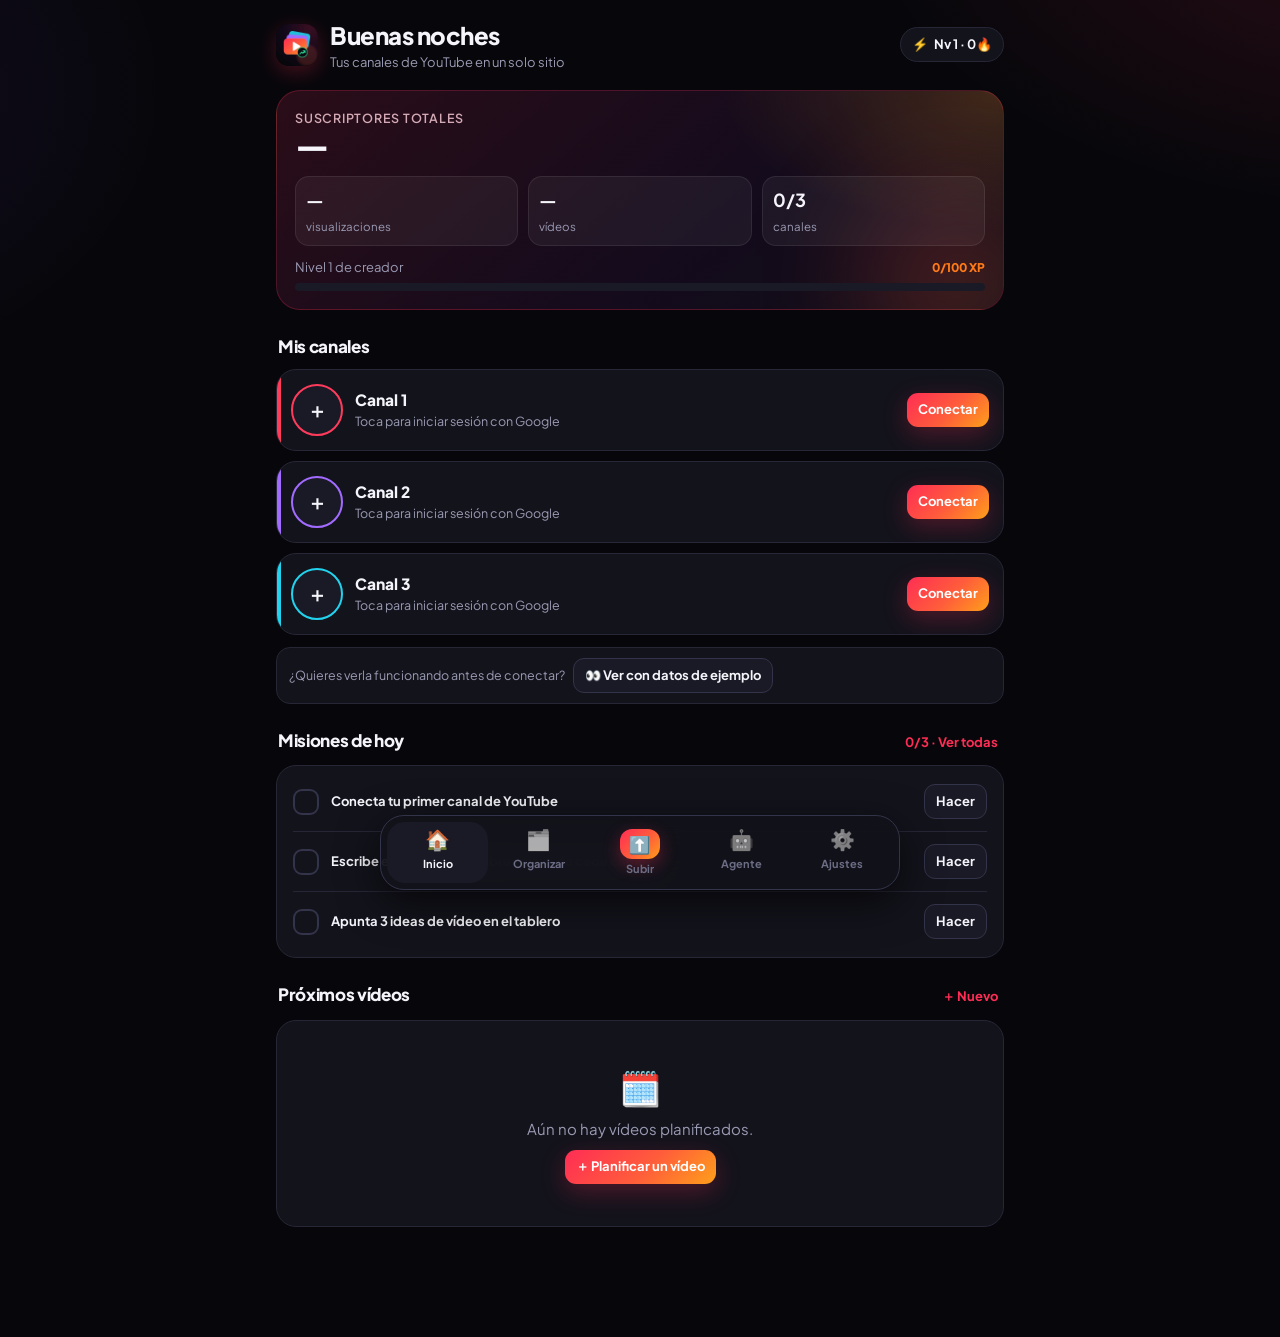
==== canales/index.html @ 5bff3dd2 "Añadir app Canales: 3 canales de YouTube, tablero, subidas y agente de crecimiento Co-Authored-By: C" ====
<!doctype html>
<html lang="es">
<head>
  <meta charset="utf-8">
  <meta name="viewport" content="width=device-width, initial-scale=1, viewport-fit=cover">
  <meta name="theme-color" content="#07070b">
  <meta name="description" content="Controla tus 3 canales de YouTube: estadísticas, tablero de vídeos, subidas y un agente que busca lo viral de tu nicho y te ayuda a ganar suscriptores.">
  <meta name="mobile-web-app-capable" content="yes">
  <meta name="apple-mobile-web-app-capable" content="yes">
  <meta name="apple-mobile-web-app-status-bar-style" content="black-translucent">
  <meta name="apple-mobile-web-app-title" content="Canales">
  <title>Canales</title>
  <link rel="manifest" href="manifest.webmanifest">
  <link rel="icon" href="icons/favicon-32.png" type="image/png">
  <link rel="apple-touch-icon" href="icons/apple-touch-icon.png">
  <link rel="preconnect" href="https://fonts.googleapis.com">
  <link rel="preconnect" href="https://fonts.gstatic.com" crossorigin>
  <link rel="stylesheet" href="https://fonts.googleapis.com/css2?family=Plus+Jakarta+Sans:wght@400;600;700;800&display=swap">
  <link rel="stylesheet" href="css/styles.css">
</head>
<body>
  <main id="view"></main>
  <nav class="nav"></nav>
  <div id="sheet" hidden></div>
  <div id="toast" role="status" aria-live="polite"></div>
  <script src="../shared/update.js" data-app="canales"></script>
  <script src="js/yt.js"></script>
  <script src="js/agent.js"></script>
  <script src="js/app.js"></script>
</body>
</html>
---- canales/css/styles.css ----
/* Canales — panel de control para 3 canales de YouTube */
:root {
  --bg: #07070b;
  --bg2: #0e0e15;
  --card: #13131c;
  --card2: #1a1a26;
  --line: #262636;
  --line2: #33334a;
  --text: #f4f4fa;
  --muted: #9a9ab3;
  --dim: #6c6c85;
  --red: #ff2d55;
  --orange: #ff7a18;
  --grad: linear-gradient(135deg, #ff2d55 0%, #ff5e3a 55%, #ff9f1a 100%);
  --grad-soft: linear-gradient(135deg, #ff2d5522, #ff9f1a14);
  --ok: #2ee59d;
  --warn: #ffc53d;
  --bad: #ff4d6d;
  --accent: #ff2d55;
  --c0: #ff3b5c;
  --c1: #a26bff;
  --c2: #22d3ee;
  --r: 20px;
  --font: "Plus Jakarta Sans", -apple-system, BlinkMacSystemFont, "Segoe UI", Roboto, Arial, sans-serif;
  color-scheme: dark;
}
* { box-sizing: border-box; -webkit-tap-highlight-color: transparent; }
html { background: var(--bg); }
body {
  margin: 0; min-height: 100vh; color: var(--text); font: 15px/1.45 var(--font);
  background:
    radial-gradient(900px 500px at 110% -10%, #ff2d5524, transparent 60%),
    radial-gradient(700px 500px at -20% 10%, #7c3aed1f, transparent 60%),
    var(--bg);
  background-attachment: fixed;
  overscroll-behavior-y: none;
}
button, input, select, textarea { font: inherit; color: inherit; }
img { display: block; max-width: 100%; }
a { color: inherit; }
b, strong { font-weight: 700; }
h1, h2, h3 { margin: 0; letter-spacing: -.02em; }

main#view { max-width: 760px; margin: 0 auto; padding: calc(14px + env(safe-area-inset-top, 0px)) 16px calc(110px + env(safe-area-inset-bottom, 0px)); }

/* ---------- cabecera ---------- */
.top { display: flex; align-items: center; gap: 12px; margin: 4px 0 18px; }
.top .logo { width: 42px; height: 42px; border-radius: 13px; flex: none; box-shadow: 0 6px 20px #ff2d5540; }
.top h1 { font-size: 24px; font-weight: 800; }
.top .sub { color: var(--muted); font-size: 13px; }
.top .grow { flex: 1; min-width: 0; }
.chip-xp { display: inline-flex; align-items: center; gap: 6px; padding: 7px 11px; border-radius: 999px; background: var(--card); border: 1px solid var(--line); font-size: 13px; font-weight: 700; white-space: nowrap; }
.chip-xp i { font-style: normal; }

.sec { display: flex; align-items: baseline; justify-content: space-between; gap: 10px; margin: 24px 2px 10px; }
.sec h2 { font-size: 17px; font-weight: 800; }
.sec .link { background: none; border: 0; color: var(--red); font-weight: 700; font-size: 13px; cursor: pointer; padding: 4px; }
.muted { color: var(--muted); }
.dim { color: var(--dim); }
.small { font-size: 13px; }
.tiny { font-size: 11.5px; }
.grad-text { background: var(--grad); -webkit-background-clip: text; background-clip: text; color: transparent; }

/* ---------- tarjetas ---------- */
.card { background: var(--card); border: 1px solid var(--line); border-radius: var(--r); padding: 16px; }
.card + .card { margin-top: 10px; }
.card.glow { background: linear-gradient(var(--card), var(--card)) padding-box, var(--grad) border-box; border: 1px solid transparent; }
.card h3 { font-size: 16px; font-weight: 800; }
.hero {
  position: relative; overflow: hidden; border-radius: 24px; padding: 18px; border: 1px solid #ff2d5540;
  background: radial-gradient(400px 200px at 100% 0%, #ff9f1a33, transparent 70%), linear-gradient(140deg, #2a0d18, #140b1c 60%, #0e0e17);
}
.hero::after { content: ""; position: absolute; right: -40px; bottom: -60px; width: 180px; height: 180px; border-radius: 50%; background: var(--grad); filter: blur(60px); opacity: .25; pointer-events: none; }
.hero .big { font-size: 34px; font-weight: 800; letter-spacing: -.03em; line-height: 1.05; }
.hero .lbl { color: #ffd2dc; opacity: .8; font-size: 12.5px; font-weight: 600; text-transform: uppercase; letter-spacing: .06em; }
.stats3 { display: grid; grid-template-columns: repeat(3, 1fr); gap: 10px; margin-top: 14px; position: relative; z-index: 1; }
.stats3 > div { background: #ffffff0d; border: 1px solid #ffffff14; border-radius: 14px; padding: 10px; }
.stats3 b { display: block; font-size: 18px; }
.stats3 span { font-size: 11.5px; color: var(--muted); }

/* ---------- canales ---------- */
.chs { display: grid; gap: 10px; }
.ch { position: relative; display: flex; gap: 12px; align-items: center; padding: 14px; border-radius: var(--r); background: var(--card); border: 1px solid var(--line); overflow: hidden; cursor: pointer; }
.ch::before { content: ""; position: absolute; inset: 0 auto 0 0; width: 4px; background: var(--cc, var(--red)); }
.ch .av { width: 52px; height: 52px; border-radius: 50%; flex: none; object-fit: cover; background: var(--card2); display: grid; place-items: center; font-weight: 800; font-size: 20px; border: 2px solid var(--cc); }
.ch .info { flex: 1; min-width: 0; }
.ch .name { font-weight: 800; font-size: 15.5px; white-space: nowrap; overflow: hidden; text-overflow: ellipsis; }
.ch .meta { font-size: 12.5px; color: var(--muted); }
.ch .nums { display: flex; gap: 14px; margin-top: 4px; font-size: 13px; }
.ch .nums b { font-size: 15px; }
.ch svg.spark { width: 84px; height: 36px; flex: none; }
.dot { display: inline-block; width: 9px; height: 9px; border-radius: 50%; background: var(--cc, var(--red)); flex: none; }
.badge { display: inline-flex; align-items: center; gap: 4px; padding: 3px 8px; border-radius: 999px; font-size: 11.5px; font-weight: 700; background: var(--card2); border: 1px solid var(--line2); color: var(--muted); white-space: nowrap; }
.badge.demo { color: var(--warn); border-color: #ffc53d55; background: #ffc53d14; }
.badge.ok { color: var(--ok); border-color: #2ee59d55; background: #2ee59d12; }
.badge.hot { color: #fff; border: 0; background: var(--grad); }
.badge.cc { color: var(--cc); border-color: color-mix(in srgb, var(--cc) 45%, transparent); background: color-mix(in srgb, var(--cc) 12%, transparent); }

.goal { margin-top: 10px; }
.bar { height: 8px; border-radius: 99px; background: var(--card2); overflow: hidden; }
.bar > i { display: block; height: 100%; border-radius: 99px; background: var(--grad); transition: width .5s; }
.bar.cc > i { background: var(--cc); }

/* ---------- listas ---------- */
.li { display: flex; gap: 12px; align-items: center; padding: 12px 0; border-top: 1px solid var(--line); }
.li:first-child { border-top: 0; padding-top: 2px; }
.li:last-child { padding-bottom: 2px; }
.li .t { font-weight: 700; }
.li .s { font-size: 12.5px; color: var(--muted); }
.li .grow { flex: 1; min-width: 0; }
.ell { white-space: nowrap; overflow: hidden; text-overflow: ellipsis; }
.check { width: 26px; height: 26px; border-radius: 9px; border: 2px solid var(--line2); background: transparent; flex: none; display: grid; place-items: center; cursor: pointer; font-size: 14px; color: transparent; }
.check.on { background: var(--grad); border-color: transparent; color: #fff; }
.mission.done .t { text-decoration: line-through; color: var(--dim); }
.xp { font-size: 12px; font-weight: 800; color: var(--orange); white-space: nowrap; }
.empty { text-align: center; padding: 26px 10px; color: var(--muted); }
.empty .e { font-size: 34px; margin-bottom: 6px; }

/* ---------- botones ---------- */
.btn { display: inline-flex; align-items: center; justify-content: center; gap: 8px; border: 1px solid var(--line2); background: var(--card2); color: var(--text); padding: 11px 16px; border-radius: 14px; font-weight: 700; cursor: pointer; text-decoration: none; min-height: 44px; transition: transform .08s, opacity .2s; }
.btn:active { transform: scale(.97); }
.btn.primary { background: var(--grad); border: 0; color: #fff; box-shadow: 0 8px 24px #ff2d5540; }
.btn.ghost { background: transparent; }
.btn.sm { padding: 7px 11px; min-height: 34px; font-size: 13px; border-radius: 11px; }
.btn.block { width: 100%; }
.btn.danger { color: var(--bad); border-color: #ff4d6d55; }
.btn:disabled { opacity: .5; pointer-events: none; }
.row { display: flex; gap: 8px; flex-wrap: wrap; align-items: center; }
.row > .btn { flex: 1; }
.icon-btn { width: 40px; height: 40px; border-radius: 12px; border: 1px solid var(--line); background: var(--card); display: grid; place-items: center; cursor: pointer; font-size: 17px; flex: none; }

/* ---------- segmentos y chips ---------- */
.seg { display: flex; gap: 6px; padding: 4px; border-radius: 16px; background: var(--card); border: 1px solid var(--line); overflow-x: auto; scrollbar-width: none; }
.seg::-webkit-scrollbar { display: none; }
.seg button { flex: 1 0 auto; border: 0; background: transparent; padding: 9px 12px; border-radius: 12px; font-weight: 700; font-size: 13.5px; color: var(--muted); cursor: pointer; white-space: nowrap; }
.seg button.on { background: var(--card2); color: var(--text); box-shadow: inset 0 0 0 1px var(--line2); }
.chips { display: flex; gap: 7px; overflow-x: auto; padding: 2px 0 4px; scrollbar-width: none; }
.chips::-webkit-scrollbar { display: none; }
.chip { flex: none; display: inline-flex; align-items: center; gap: 6px; padding: 8px 12px; border-radius: 999px; border: 1px solid var(--line2); background: var(--card); font-size: 13px; font-weight: 700; cursor: pointer; color: var(--muted); }
.chip.on { color: #fff; background: color-mix(in srgb, var(--cc, var(--red)) 22%, var(--card)); border-color: var(--cc, var(--red)); }

/* ---------- formularios ---------- */
label.f { display: block; margin-top: 14px; }
label.f > span { display: flex; justify-content: space-between; font-size: 12.5px; font-weight: 700; color: var(--muted); margin-bottom: 6px; }
input[type=text], input[type=number], input[type=date], input[type=time], input[type=datetime-local], input[type=search], input[type=url], select, textarea {
  width: 100%; background: var(--bg2); border: 1px solid var(--line2); border-radius: 13px; padding: 12px 13px; outline: none; font-size: 16px;
}
textarea { resize: vertical; min-height: 92px; line-height: 1.45; }
input:focus, select:focus, textarea:focus { border-color: var(--red); box-shadow: 0 0 0 3px #ff2d5526; }
.grid2 { display: grid; grid-template-columns: 1fr 1fr; gap: 10px; }
.grid2 > label.f { margin-top: 14px; }
.switch { position: relative; width: 50px; height: 30px; flex: none; }
.switch input { opacity: 0; width: 0; height: 0; }
.switch span { position: absolute; inset: 0; border-radius: 99px; background: var(--line2); transition: .2s; cursor: pointer; }
.switch span::before { content: ""; position: absolute; width: 24px; height: 24px; left: 3px; top: 3px; border-radius: 50%; background: #fff; transition: .2s; }
.switch input:checked + span { background: var(--red); }
.switch input:checked + span::before { transform: translateX(20px); }

.drop { display: grid; place-items: center; text-align: center; gap: 6px; padding: 26px 14px; border-radius: var(--r); border: 2px dashed var(--line2); background: var(--grad-soft); cursor: pointer; }
.drop.over { border-color: var(--red); }
.drop .e { font-size: 34px; }
.preview { width: 100%; border-radius: 16px; background: #000; max-height: 280px; }
.thumb-prev { width: 100%; aspect-ratio: 16/9; object-fit: cover; border-radius: 14px; border: 1px solid var(--line); }
.pick { display: grid; grid-template-columns: repeat(3, 1fr); gap: 8px; }
.pick button { border: 1px solid var(--line2); background: var(--card); border-radius: 16px; padding: 12px 6px; cursor: pointer; display: grid; justify-items: center; gap: 6px; font-size: 12.5px; font-weight: 700; min-width: 0; }
.pick button img, .pick button .av { width: 40px; height: 40px; border-radius: 50%; object-fit: cover; border: 2px solid var(--cc); display: grid; place-items: center; background: var(--card2); }
.pick button span { max-width: 100%; overflow: hidden; text-overflow: ellipsis; white-space: nowrap; }
.pick button.on { border-color: var(--cc); background: color-mix(in srgb, var(--cc) 16%, var(--card)); box-shadow: 0 0 0 3px color-mix(in srgb, var(--cc) 25%, transparent); }
.progress { height: 12px; border-radius: 99px; background: var(--card2); overflow: hidden; margin: 12px 0 6px; }
.progress > i { display: block; height: 100%; background: var(--grad); width: 0; transition: width .3s; }

.score { display: inline-grid; place-items: center; width: 40px; height: 40px; border-radius: 12px; font-weight: 800; font-size: 14px; flex: none; }
.score.g { background: #2ee59d1f; color: var(--ok); }
.score.m { background: #ffc53d1f; color: var(--warn); }
.score.b { background: #ff4d6d1f; color: var(--bad); }

/* ---------- tablero ---------- */
.board { display: flex; gap: 10px; overflow-x: auto; scroll-snap-type: x mandatory; padding-bottom: 8px; margin: 0 -16px; padding-left: 16px; padding-right: 16px; scrollbar-width: thin; }
.col { flex: 0 0 78%; max-width: 280px; scroll-snap-align: start; background: var(--bg2); border: 1px solid var(--line); border-radius: var(--r); padding: 10px; min-height: 220px; }
.col h4 { margin: 2px 4px 10px; font-size: 13.5px; display: flex; justify-content: space-between; color: var(--muted); }
.col h4 b { color: var(--text); }
.task { position: relative; background: var(--card); border: 1px solid var(--line); border-radius: 14px; padding: 11px 11px 11px 14px; margin-bottom: 8px; cursor: pointer; overflow: hidden; }
.task::before { content: ""; position: absolute; inset: 0 auto 0 0; width: 4px; background: var(--cc); }
.task .t { font-weight: 700; font-size: 14px; }
.task .s { font-size: 12px; color: var(--muted); margin-top: 4px; display: flex; gap: 6px; flex-wrap: wrap; align-items: center; }

.cal { display: grid; grid-template-columns: repeat(7, 1fr); gap: 4px; }
.cal .h { text-align: center; font-size: 11px; color: var(--dim); font-weight: 700; padding: 4px 0; }
.cal button { aspect-ratio: 1; border: 1px solid var(--line); background: var(--card); border-radius: 12px; padding: 4px; display: flex; flex-direction: column; align-items: center; justify-content: space-between; cursor: pointer; font-size: 13px; font-weight: 700; min-width: 0; }
.cal button.out { opacity: .35; }
.cal button.today { border-color: var(--red); color: var(--red); }
.cal button.sel { background: var(--card2); box-shadow: inset 0 0 0 2px var(--red); }
.cal .dots { display: flex; gap: 2px; flex-wrap: wrap; justify-content: center; min-height: 7px; }
.cal .dots i { width: 6px; height: 6px; border-radius: 50%; background: var(--cc); }

/* ---------- vídeos ---------- */
.vid { display: flex; gap: 12px; padding: 12px 0; border-top: 1px solid var(--line); }
.vid:first-child { border-top: 0; padding-top: 0; }
.vid .th { position: relative; width: 138px; flex: none; aspect-ratio: 16/9; border-radius: 12px; overflow: hidden; background: var(--card2); }
.vid .th img { width: 100%; height: 100%; object-fit: cover; }
.vid .th .dur { position: absolute; right: 5px; bottom: 5px; background: #000c; padding: 1px 5px; border-radius: 5px; font-size: 11px; font-weight: 700; }
.vid .th .rank { position: absolute; left: 5px; top: 5px; background: var(--grad); padding: 1px 7px; border-radius: 6px; font-size: 11px; font-weight: 800; }
.vid .t { font-weight: 700; font-size: 14px; line-height: 1.3; display: -webkit-box; -webkit-line-clamp: 2; -webkit-box-orient: vertical; overflow: hidden; }
.vid .s { font-size: 12px; color: var(--muted); margin-top: 3px; }
.vid .acts { display: flex; gap: 6px; margin-top: 8px; flex-wrap: wrap; }
.kpis { display: flex; gap: 6px; flex-wrap: wrap; margin-top: 6px; }

.tags { display: flex; flex-wrap: wrap; gap: 6px; }
.tag { padding: 5px 10px; border-radius: 99px; background: var(--card2); border: 1px solid var(--line2); font-size: 12.5px; cursor: pointer; }
.tag.on { border-color: var(--red); color: #fff; background: #ff2d5522; }

.copybox { position: relative; background: var(--bg2); border: 1px solid var(--line2); border-radius: 14px; padding: 12px; white-space: pre-wrap; font-size: 13.5px; line-height: 1.5; }
.copybox + .row { margin-top: 8px; }
.net { display: flex; align-items: center; gap: 8px; font-weight: 800; margin-bottom: 8px; }
.net .ic { width: 28px; height: 28px; border-radius: 9px; display: grid; place-items: center; font-size: 14px; background: var(--card2); }

/* ---------- chat ---------- */
.chat { display: flex; flex-direction: column; gap: 10px; }
.msg { max-width: 88%; padding: 11px 14px; border-radius: 18px; font-size: 14.5px; line-height: 1.5; }
.msg.user { align-self: flex-end; background: var(--grad); color: #fff; border-bottom-right-radius: 6px; }
.msg.bot { align-self: flex-start; background: var(--card); border: 1px solid var(--line); border-bottom-left-radius: 6px; }
.msg.bot p { margin: 0 0 6px; }
.msg.bot p:last-child { margin: 0; }
.msg.bot ul { margin: 4px 0 6px; padding-left: 18px; }
.msg .acts { display: flex; gap: 6px; flex-wrap: wrap; margin-top: 8px; }
.composer { position: sticky; bottom: calc(84px + env(safe-area-inset-bottom, 0px)); display: flex; gap: 8px; margin-top: 12px; padding: 8px; border-radius: 18px; background: #0e0e15ee; border: 1px solid var(--line2); backdrop-filter: blur(14px); }
.composer input { border: 0; background: transparent; box-shadow: none !important; }
.typing span { display: inline-block; width: 7px; height: 7px; margin: 0 2px; border-radius: 50%; background: var(--muted); animation: bl 1.2s infinite; }
.typing span:nth-child(2) { animation-delay: .2s; } .typing span:nth-child(3) { animation-delay: .4s; }
@keyframes bl { 0%, 80%, 100% { opacity: .2; } 40% { opacity: 1; } }

/* ---------- navegación inferior ---------- */
.nav { position: fixed; left: 50%; transform: translateX(-50%); bottom: calc(10px + env(safe-area-inset-bottom, 0px)); z-index: 50; width: calc(100% - 20px); max-width: 520px;
  display: grid; grid-template-columns: repeat(5, 1fr); padding: 6px; border-radius: 24px; background: #12121ae6; border: 1px solid var(--line2); backdrop-filter: blur(18px); -webkit-backdrop-filter: blur(18px); box-shadow: 0 12px 40px #000a; }
.nav button { border: 0; background: transparent; color: var(--dim); display: grid; justify-items: center; gap: 2px; padding: 7px 0 6px; border-radius: 18px; font-size: 11px; font-weight: 700; cursor: pointer; }
.nav button .i { font-size: 20px; line-height: 1; filter: grayscale(1); opacity: .75; }
.nav button.on { color: var(--text); background: var(--card2); }
.nav button.on .i { filter: none; opacity: 1; }
.nav button.up .i { width: 40px; height: 30px; border-radius: 12px; display: grid; place-items: center; background: var(--grad); filter: none; opacity: 1; font-size: 17px; box-shadow: 0 6px 18px #ff2d5555; }

/* ---------- hoja inferior y avisos ---------- */
#sheet { position: fixed; inset: 0; z-index: 100; display: flex; align-items: flex-end; justify-content: center; background: #000a; backdrop-filter: blur(4px); animation: fade .2s; }
#sheet[hidden] { display: none; }
#sheet .panel { width: 100%; max-width: 620px; max-height: 92vh; overflow-y: auto; background: var(--bg2); border: 1px solid var(--line2); border-bottom: 0; border-radius: 26px 26px 0 0; padding: 10px 18px calc(22px + env(safe-area-inset-bottom, 0px)); animation: up .25s cubic-bezier(.2, .9, .3, 1); }
#sheet .grab { width: 44px; height: 5px; border-radius: 9px; background: var(--line2); margin: 2px auto 12px; }
#sheet .head { display: flex; align-items: center; justify-content: space-between; gap: 10px; margin-bottom: 4px; }
#sheet .head h3 { font-size: 19px; font-weight: 800; }
#sheet .foot { display: flex; gap: 8px; margin-top: 18px; }
#sheet .foot .btn { flex: 1; }
@keyframes up { from { transform: translateY(40px); opacity: 0; } }
@keyframes fade { from { opacity: 0; } }
#toast { position: fixed; left: 50%; bottom: calc(96px + env(safe-area-inset-bottom, 0px)); transform: translateX(-50%) translateY(20px); z-index: 200; width: max-content; max-width: calc(100% - 32px); padding: 12px 16px; border-radius: 16px; background: #1d1d2a; border: 1px solid var(--line2); box-shadow: 0 10px 30px #000a; font-size: 14px; opacity: 0; pointer-events: none; transition: .25s; }
#toast.show { opacity: 1; transform: translateX(-50%); }
#toast b { display: block; }

.steps { margin: 8px 0 0; padding-left: 20px; }
.steps li { margin: 8px 0; font-size: 14px; }
.steps code, code { background: var(--card2); padding: 1px 6px; border-radius: 6px; font-size: 12.5px; word-break: break-all; }
details.card summary { cursor: pointer; font-weight: 800; list-style: none; display: flex; justify-content: space-between; }
details.card summary::after { content: "▾"; color: var(--muted); }
details[open].card summary::after { content: "▴"; }
.note { font-size: 12.5px; color: var(--muted); background: var(--card); border: 1px solid var(--line); border-radius: 14px; padding: 10px 12px; margin-top: 12px; }
.sk { background: linear-gradient(90deg, var(--card) 0%, var(--card2) 50%, var(--card) 100%); background-size: 200% 100%; animation: sk 1.2s infinite; border-radius: 12px; }
@keyframes sk { to { background-position: -200% 0; } }

@media (min-width: 720px) {
  .chs { grid-template-columns: 1fr; }
  .col { flex-basis: 240px; }
  .vid .th { width: 180px; }
}
@media (prefers-reduced-motion: reduce) { * { animation: none !important; transition: none !important; } }
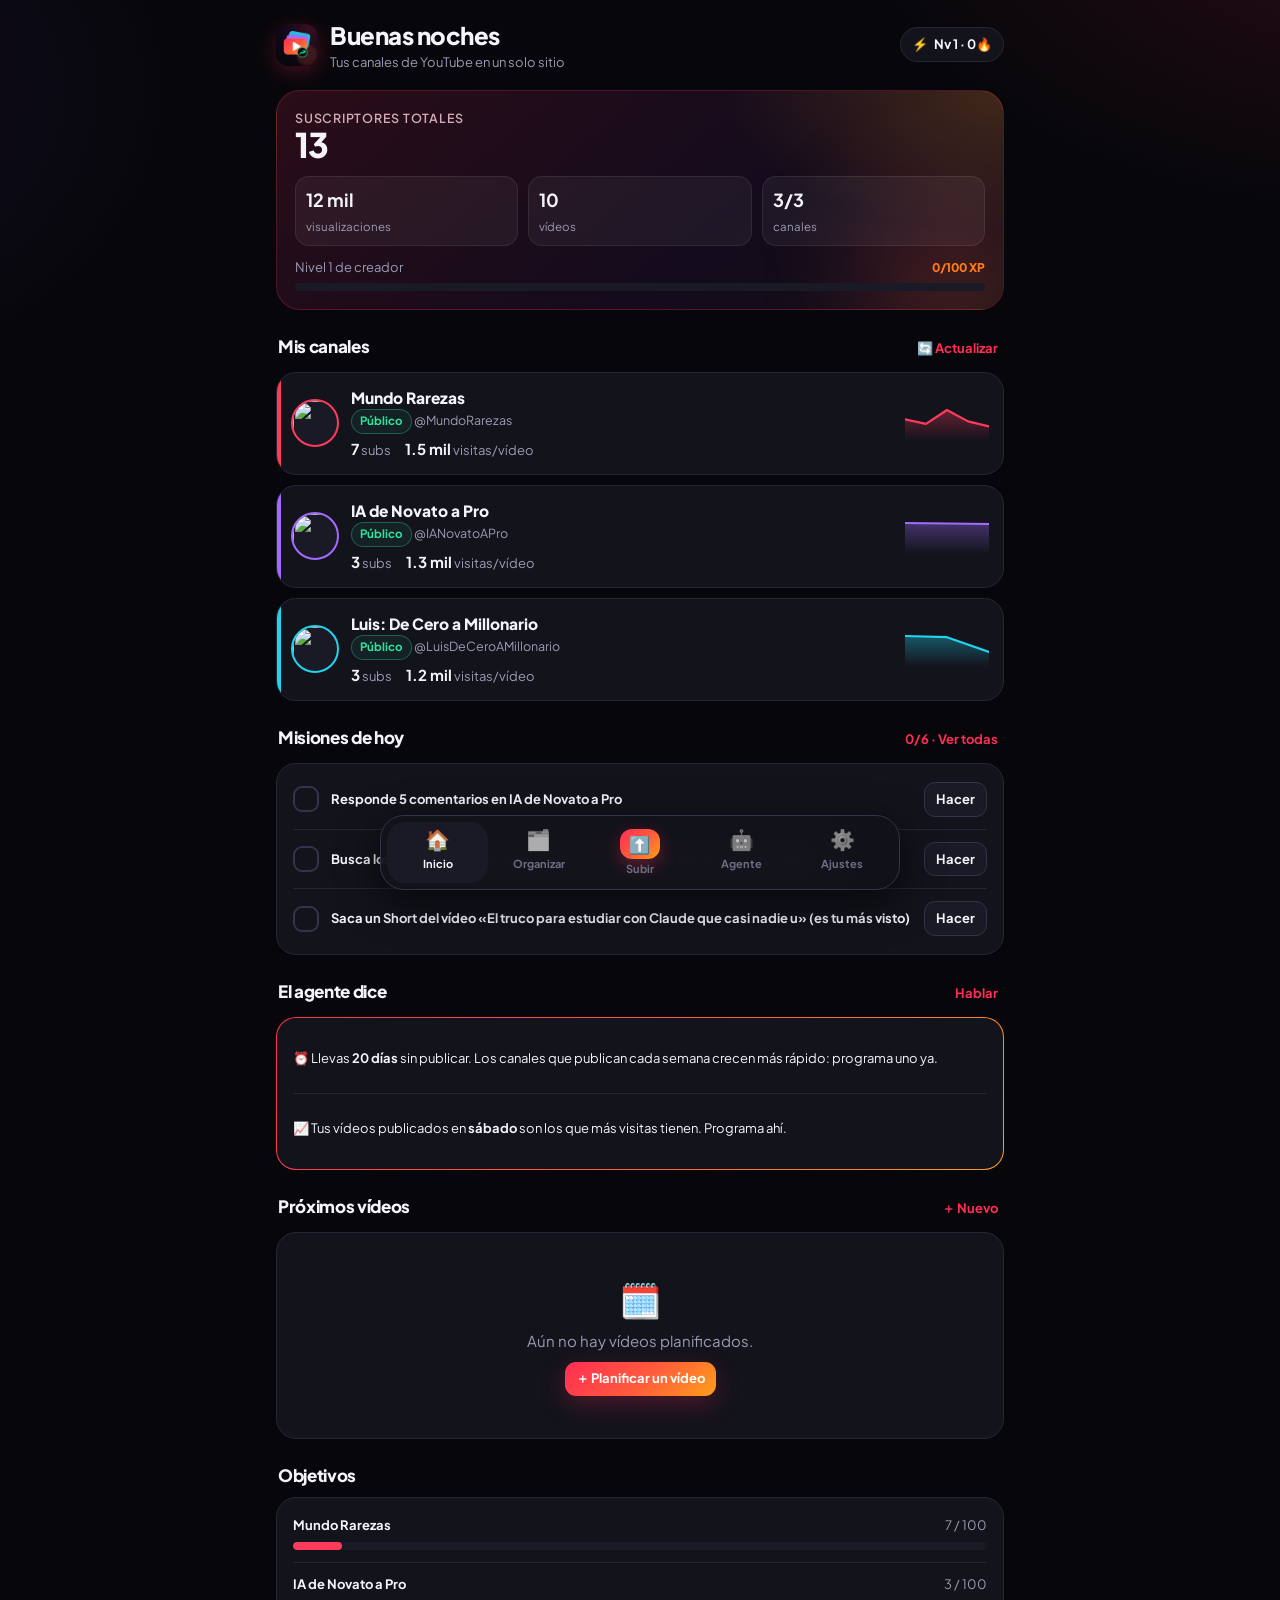
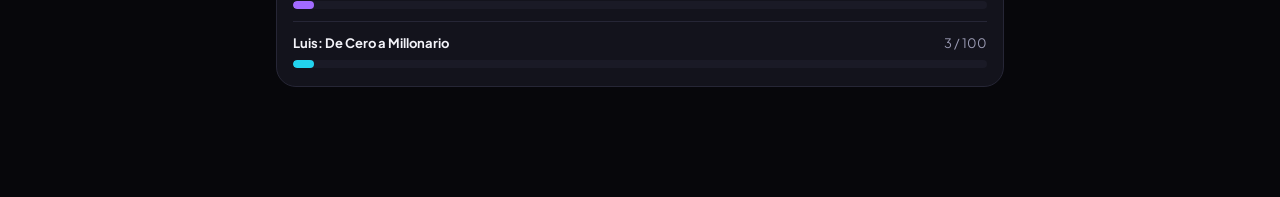
==== commit 6a6e0080: "Canales: foto del canal con tamaño fijo y diseño siempre actualizado Co-Authored-By: Claude Opus 5.5" ====
--- a/canales/index.html
+++ b/canales/index.html
@@ -16,7 +16,7 @@
   <link rel="preconnect" href="https://fonts.googleapis.com">
   <link rel="preconnect" href="https://fonts.gstatic.com" crossorigin>
   <link rel="stylesheet" href="https://fonts.googleapis.com/css2?family=Plus+Jakarta+Sans:wght@400;600;700;800&display=swap">
-  <link rel="stylesheet" href="css/styles.css">
+  <link rel="stylesheet" href="css/styles.css?v=1.0.4">
 </head>
 <body>
   <main id="view"></main>
@@ -24,8 +24,8 @@
   <div id="sheet" hidden></div>
   <div id="toast" role="status" aria-live="polite"></div>
   <script src="../shared/update.js" data-app="canales"></script>
-  <script src="js/yt.js"></script>
-  <script src="js/agent.js"></script>
-  <script src="js/app.js"></script>
+  <script src="js/yt.js?v=1.0.4"></script>
+  <script src="js/agent.js?v=1.0.4"></script>
+  <script src="js/app.js?v=1.0.4"></script>
 </body>
 </html>
--- a/canales/css/styles.css
+++ b/canales/css/styles.css
@@ -82,6 +82,7 @@
 .chs { display: grid; gap: 10px; }
 .ch { position: relative; display: flex; gap: 12px; align-items: center; padding: 14px; border-radius: var(--r); background: var(--card); border: 1px solid var(--line); overflow: hidden; cursor: pointer; }
 .ch::before { content: ""; position: absolute; inset: 0 auto 0 0; width: 4px; background: var(--cc, var(--red)); }
+.av { width: 48px; height: 48px; border-radius: 50%; flex: none; object-fit: cover; background: var(--card2); display: grid; place-items: center; font-weight: 800; font-size: 18px; border: 2px solid var(--cc, var(--line2)); overflow: hidden; }
 .ch .av { width: 52px; height: 52px; border-radius: 50%; flex: none; object-fit: cover; background: var(--card2); display: grid; place-items: center; font-weight: 800; font-size: 20px; border: 2px solid var(--cc); }
 .ch .info { flex: 1; min-width: 0; }
 .ch .name { font-weight: 800; font-size: 15.5px; white-space: nowrap; overflow: hidden; text-overflow: ellipsis; }
